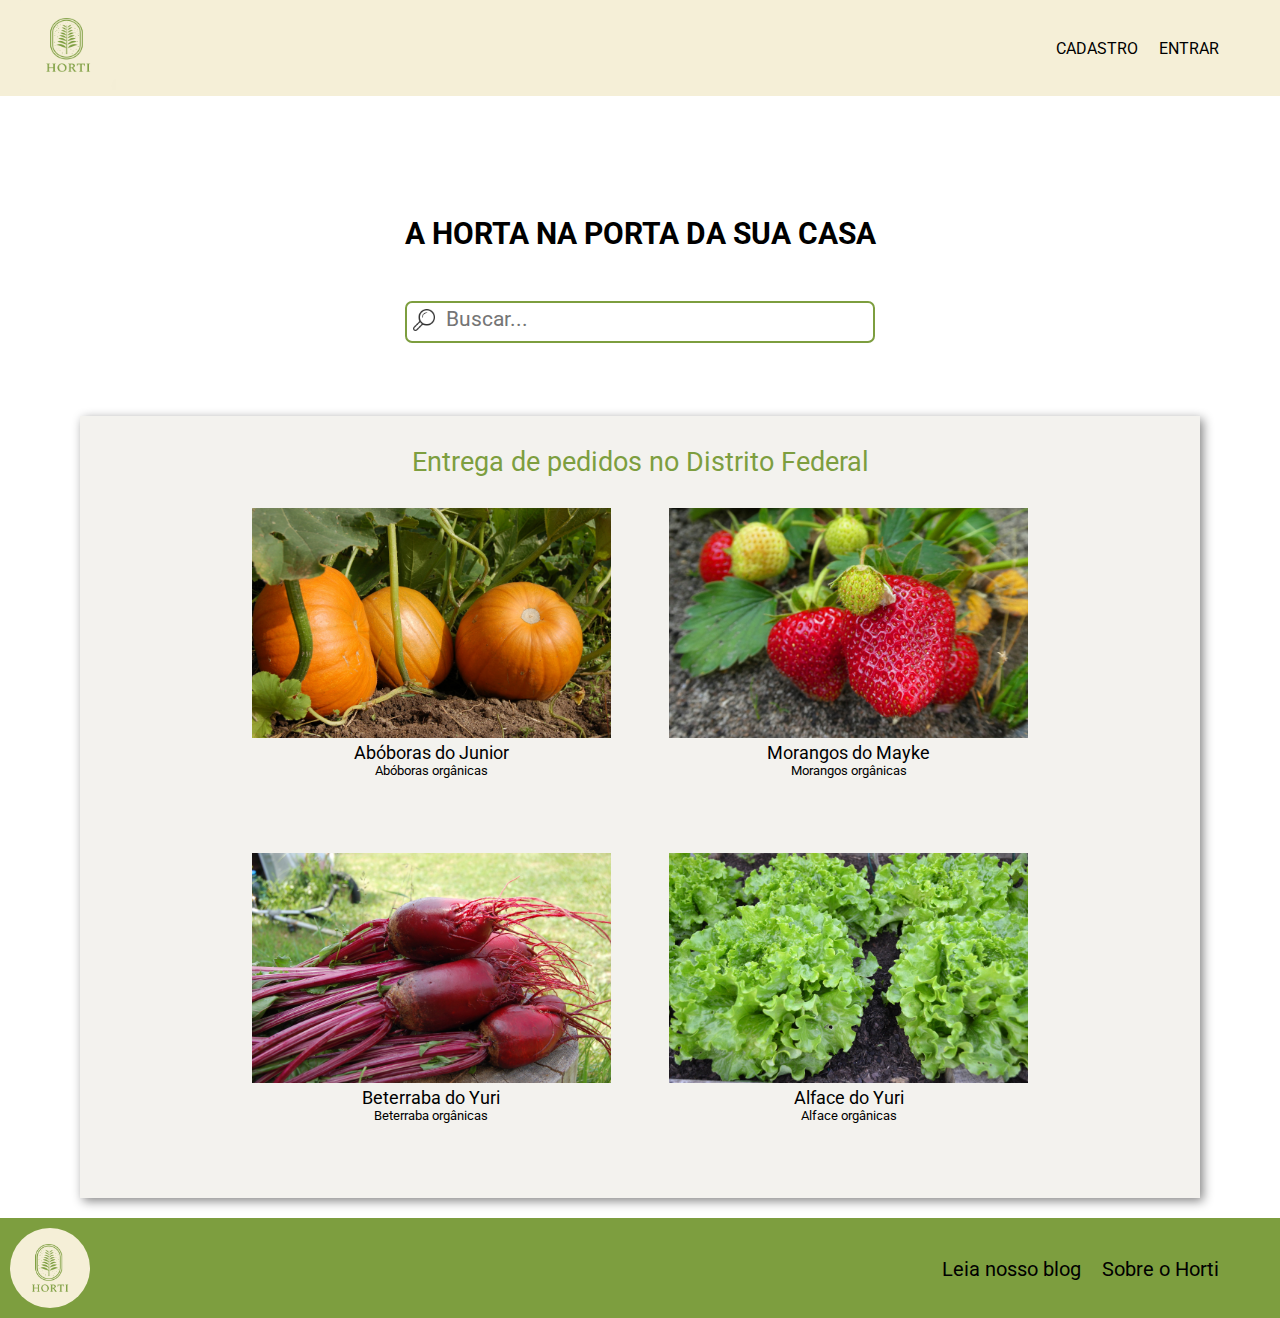
==== index.html @ 8d0c88a0 "Ajustes na tela inicial" ====
<!DOCTYPE html>
<html>

<head>
    <meta charset="utf-8">
    <meta name="viewport" content="width=device-width, initial-scale=1">
    <meta name="description" content="Descrição Aqui">
    <meta name="keywords" content="Horti,HortiFrut,Delivery,Compra,Venda">
    <meta name="author" content="Pyim">
    <link href="https://fonts.googleapis.com/css2?family=Pridi:wght@200;300;400;500;600;700&display=swap" rel="stylesheet">
    <link href="https://fonts.googleapis.com/css2?family=Roboto:ital,wght@0,100;0,300;0,400;0,500;0,700;0,900;1,100;1,300;1,400;1,500;1,700;1,900&display=swap" rel="stylesheet">
    <link rel="icon" href="images/logo.png">
    <link rel="stylesheet" type="text/css" href="css/style.css">
    <link href="https://maxcdn.bootstrapcdn.com/font-awesome/4.7.0/css/font-awesome.min.css" rel="stylesheet" integrity="sha384-Vkoo8x4CGsO3+Hhxv8T/Q5PaXtkKtu6ug5TOeNV6gBiFeWPGFN9MuhOf23Q9Ifjh" crossorigin="anonymous">
    <title> Horti - Delivery de HortiFrut </title>
</head>

<body>
    <header class="headerDesktop">
        <div class="menu">
            <a href="index.html" id="logo">
                <img src="images/logo.png" id="logo">
            </a>
            <ul>
                <li>
                    <a href="login.html">ENTRAR</a>
                </li>
                <li>
                    <a href="cadastro.html">CADASTRO</a>
                </li>
            </ul>
        </div>
    </header>
    <section class="slider">
        <img class="sliderImage" src="images/Frut01.jpg" alt="01.jpg" />
        <img class="sliderImage" src="images/Frut02.jpg" alt="02.jpg" />
        <img class="sliderImage" src="images/Frut03.jpg" alt="03.jpg" />
        <div class="slogan">
            <h1>A HORTA NA PORTA DA SUA CASA</h1>
        </div>
        <div class="divBusca">
            <img src="images/search3.png" alt="Buscar..." id="search" />
            <input type="text" class="txtBusca" placeholder="Buscar..." />
        </div>
    </section>


    <section class="conjuntoDePropaganda">
        <div id="textopropaganda">Entrega de pedidos no Distrito Federal</div>
        <div class="propaganda">
            <ul>
                <li>
                    <a href="abobora.html"><img class="images" src="images/Frut04.jpg" alt="04.jpg" />
                        <div class="textPropaganda">
                            <h3>Abóboras do Junior</h3>
                            <h4>Abóboras orgânicas</h4>
                        </div>
                    </a>
                </li>
                <li>
                    <a href="morango.html"><img class="images" src="images/Frut05.jpg" alt="05.jpg" />
                        <div class="textPropaganda">
                            <h3>Morangos do Mayke</h3>
                            <h4>Morangos orgânicas</h4>
                        </div>
                    </a>
                </li>
                <li>
                    <a href="beterraba.html"><img class="images" src="images/Frut06.jpg" alt="06.jpg" />
                        <div class="textPropaganda">
                            <h3>Beterraba do Yuri</h3>
                            <h4>Beterraba orgânicas</h4>
                        </div>
                    </a>
                </li>
                <li>
                    <a href="alface.html"><img class="images" src="images/Frut0.jpg" alt="06.jpg" />
                        <div class="textPropaganda">
                            <h3>Alface do Yuri</h3>
                            <h4>Alface orgânicas</h4>
                        </div>
                    </a>
                </li>
            </ul>
        </div>
        <div class="lista">
          
        
    </section>

    <footer class="footer">
        <div class="footermenu">
            <a href="index.html" id="footerImage">
                <img src="images/logo.png" id="footerImage">
            </a>
            <ul>
                <li>
                    <a href="#">Sobre o Horti</a>
                </li>
                <li>
                    <a href="#">Leia nosso blog</a>
                </li>
            </ul>
        </div>
    </footer>

</body>

</html>
---- css/style.css ----
* {
    margin: 0;
    padding: 0;
    font-size: 100%;
    /*border: none;    font-family: 'Pridi', serif;*/
    outline: none;
    box-sizing: border-box;
    font-family: 'Roboto', sans-serif;
}

body {
    /*background: rgb(245, 239, 215);*/
}

a {
    text-decoration: none;
    color: rgb(0, 0, 0);
}

ul {
    list-style: none;
}

img {
    max-width: 100%;
}


/* HEADER */

.headerDesktop {
    width: 100%;
    height: 96px;
    background-color: rgb(245, 239, 215);
}

#logo {
    margin-left: 10px;
    margin-right: 10px;
    margin-bottom: 5px;
    margin-top: 0px;
    width: 96px;
    height: 90px;
    float: left;
}

.menu ul {
    padding: 3% 4%;
    margin-bottom: 0px;
}

.menu ul li {
    font-weight: normal;
    margin-top: 0.5px;
    margin-left: 0.5px;
    padding: 0 10px 0 10px;
    float: right;
}

.menu ul li a:hover {
    color: rgb(125, 158, 63);
}

.menu ul li a:visited {
    color: rgb(0, 0, 0);
}


/* SLIDER/PESQUISA */

.slider {
    margin-left: auto;
    margin-bottom: auto;
    margin-right: auto;
    margin-top: 0px;
    width: auto;
    height: 300px;
    position: relative;
    overflow: hidden;
}

.sliderImage {
    position: absolute;
    opacity: 0;
    animation-name: animacao;
    animation-duration: 8s;
    animation-iteration-count: infinite;
}

@keyframes animacao {
    25% {
        opacity: 60%;
        transform: scale(1.1, 1.1);
    }
    50% {
        opacity: 35%;
    }
}

.sliderImage:nth-child(1) {
    animation-delay: 0s;
}

.sliderImage:nth-child(2) {
    animation-delay: 5s;
}

.sliderImage:nth-child(3) {
    animation-delay: 8s;
}

.slogan {
    font-size: 30px;
    font-weight: 900;
    text-align: center;
    margin-top: 120px;
    margin-bottom: 50px;
    margin-left: auto;
    margin-right: auto;
    position: relative;
}

.divBusca {
    margin-left: auto;
    margin-bottom: auto;
    margin-right: auto;
    background-color: #ffffff;
    border: solid 2px rgb(125, 158, 63);
    border-radius: 7px 7px 7px 7px;
    width: 470px;
    height: 42px;
    position: relative;
}

#search {
    margin: 6px;
    width: 22px;
    height: 22px;
    float: left;
}

.txtBusca {
    float: left;
    background-color: transparent;
    padding-left: 5px;
    font-size: 21px;
    border: none;
    height: 32px;
    width: 191px;
}


/* PROPAGANDAS */

#textopropaganda {
    text-align: center;
    font-size: 20pt;
    margin-top: 20px;
    margin-bottom: 20px;
    color: rgb(125, 158, 63);
}

.conjuntoDePropaganda {
    margin-left: 80px;
    margin-right: 80px;
    margin-top: 20px;
    margin-bottom: 20px;
    width: auto;
    box-shadow: 3px 3px 10px rgba(0, 0, 0, 0.486);
    padding: 10px;
    background: rgb(243, 242, 238);
    /* background-color: rgb(231, 0, 0); */
}

.propaganda ul {
    margin-left: 1%;
    margin-right: 1%;
    text-align: center;
    /* background-color: lightcoral; */
}

.propaganda ul li {
    display: inline-table;
    margin-left: 0.2%;
    margin-right: 0.2%;
    /* background-color: rgb(128, 148, 240); */
}

.images {
    padding: 10px 5px 0px 5px;
    width: 369px;
    height: 240px;
    margin-right: 20px;
    margin-left: 20px;
    /* background-color: rgb(154, 240, 128); */
}

.propaganda ul li a div {
    padding: 0px 5px 5px 5px;
    width: auto;
    /* background-color: rgb(235, 196, 23); */
}
.textPropaganda{
    margin-bottom: 60px;
}
.textPropaganda h3 {
    font-size: 18px;
    font-weight: normal;
    color: #000000;
}

.textPropaganda h4 {
    font-size: 13px;
    font-weight: normal;
    color: #000000;
}

.textPropaganda h3:visited {
    color: #000000;
}

.textPropaganda h4:visited {
    color: #000000;
}

.textPropaganda h3:hover {
    color: rgb(125, 158, 63);
}

.textPropaganda h4:hover {
    color: rgb(125, 158, 63);
}

.lista p3 {
    text-align: center;
    font-size: 20px;
    margin-top: 20px;
    margin-bottom: 20px;
    color: rgb(125, 158, 63);
}

.espaco {
    margin: 500px;
}

.hrMain {
    margin: 30px 10px 10px 10px;
    border-top: 1px dotted rgb(0, 0, 0, 0.486);
}


/* footer */

.footer {
    background-color: rgb(125, 158, 63);
    width: 100%;
    height: 100px;
}

#footerImage img {
    border-radius: 50px;
    padding: 10px 10px 10px 10px;
    width: 100px;
    height: 100px;
    float: left;
   
}

.footer ul {
    padding: 3% 4%;
}

.footer ul li {
    color: rgb(0, 0, 0);
    font-weight: normal;
    font-size: 20px;
    margin-top: 0.5px;
    margin-left: 0.5px;
    padding: 0 10px 0 10px;
    float: right;
}

.footer ul li a:hover {
    color: rgb(255, 255, 255);
}

.footer ul li a:visited {
    color: #000000;
}

/* CSS do Cadastro e Login*/

/* CSS do Castdastro e Login*/

#cadastro h1 {
    text-align: center;
    font-size: 20pt;
    margin-top: 20px;
    margin-bottom: 20px;
    color: rgb(125, 158, 63);
}

#login h1 {
    text-align: center;
    font-size: 20pt;
    margin-top: 20px;
    margin-bottom: 20px;
    color: rgb(125, 158, 63);
}

section.formulario {
    margin-left: auto;
    margin-right: auto;
    margin-top: 30px;
    width: 500px;
    padding: 1em;
    border: 1px solid #ccc;
    border-radius: 1em;
    box-shadow: 1px 1px 3px rgba(0, 0, 0, 0.486);
}

section.formulario label {
    display: inline-block;
    width: 90px;
    text-align: right;
}

section.formulario input {
    font: 1em sans-serif;
    width: 300px;
    -moz-box-sizing: border-box;
    box-sizing: border-box;
}

section.formulario input:focus {
    border-color: #000;
}

section.formulario form div+div {
    margin-top: 1em;
}

section.formulario button {
    margin-left: .5em;
}

section.formulario .button {
    padding-left: 90px;
}

/*Css da pagina de produtos*/

section.infoprodutos{

    margin-left: auto;
    margin-right: auto;
    margin-top: 20px;
    margin-bottom: 100px;
    width: 800px;
   
    box-shadow: 3px 3px 10px rgba(0, 0, 0, 0.486);
    padding: 10px;
    background: rgb(243, 242, 238);
}

section.infoprodutos h1{
    text-align: center;
    font-size: 20pt;
    margin-top: 20px;
    margin-bottom: 20px;
    color: rgb(125, 158, 63);
}

div.imagemprod{
    width: 600px;
    margin-left: auto;
    margin-right: auto;
    
}
section.infoprodutos p{
    text-align: center;
    font-size: 12pt;
    margin-top: 30px;
}
div.botaofazerpedido{
    
    margin-top: 50px;
    margin-left: 670px;
    padding: 3px;
    
   
    
}

div.botaofazerpedido button{
    width: 100px;
    height: 20px;
    font-size: 10pt;
}
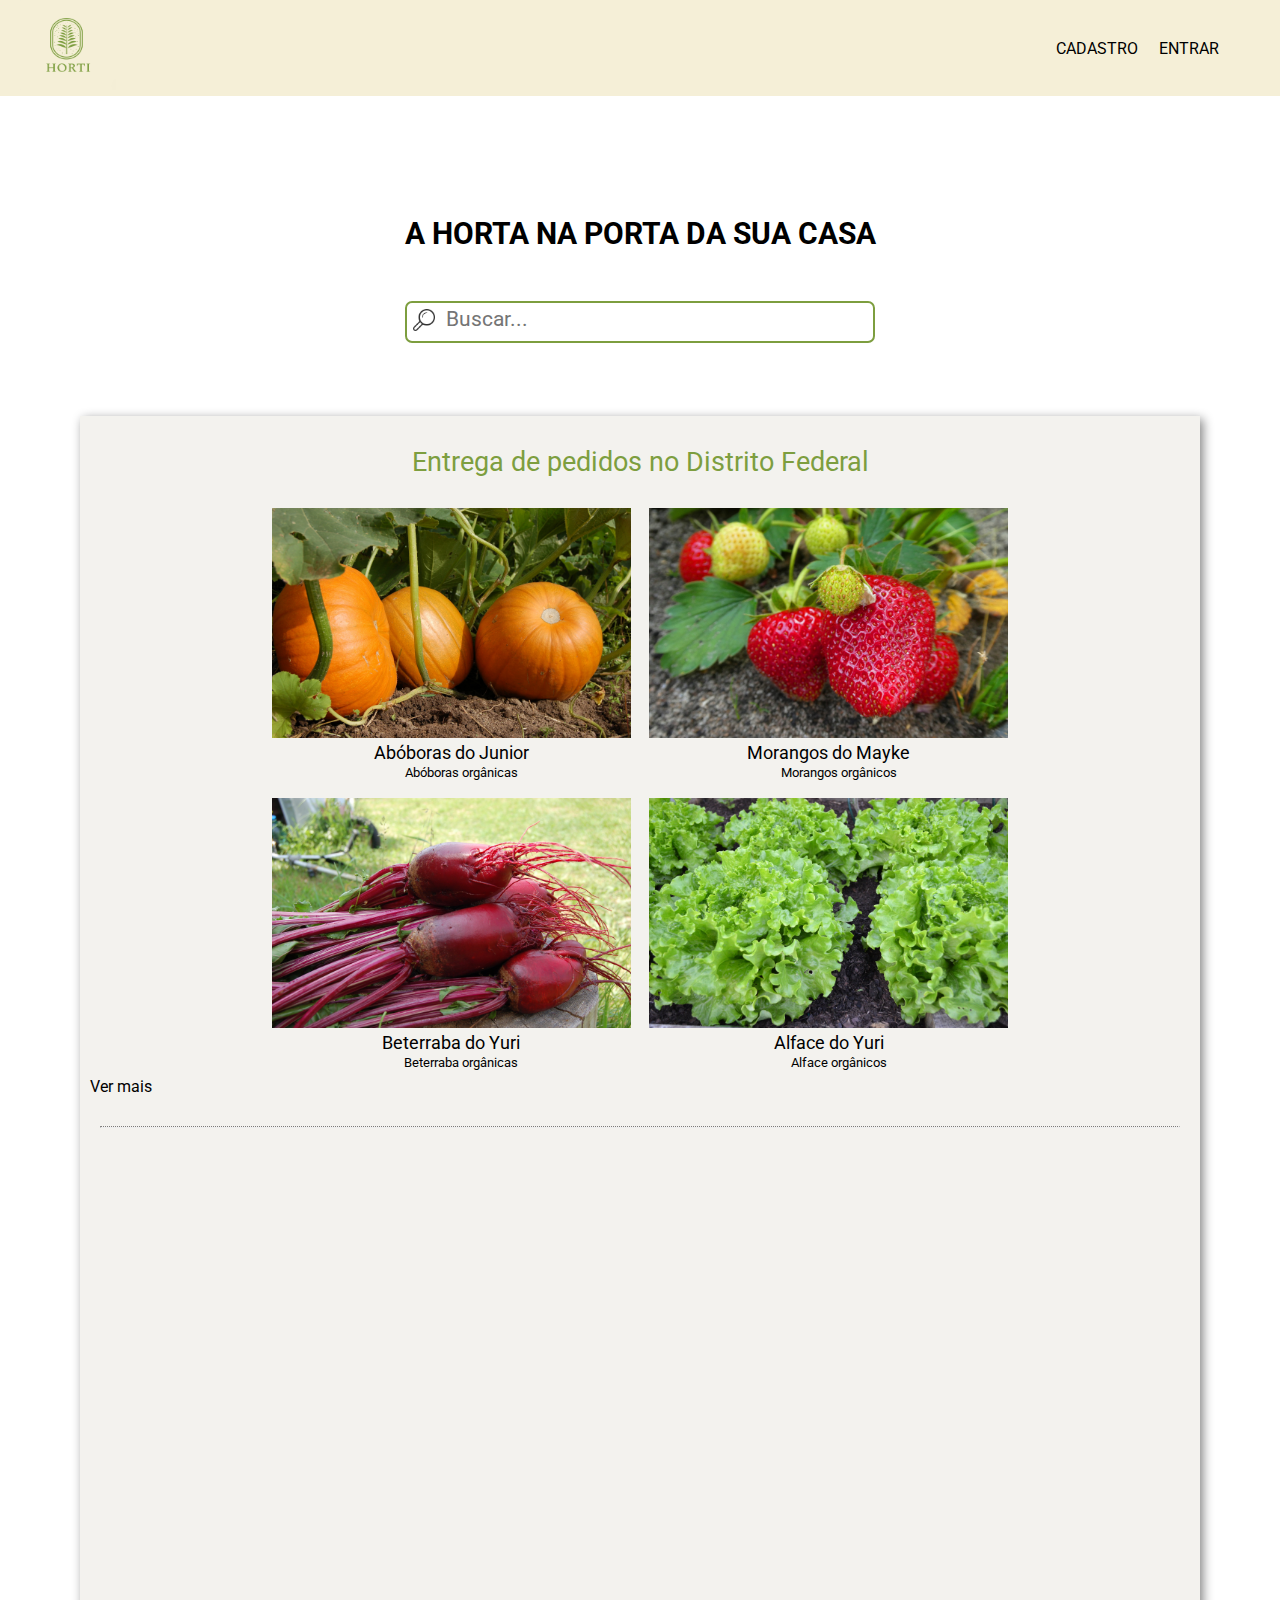
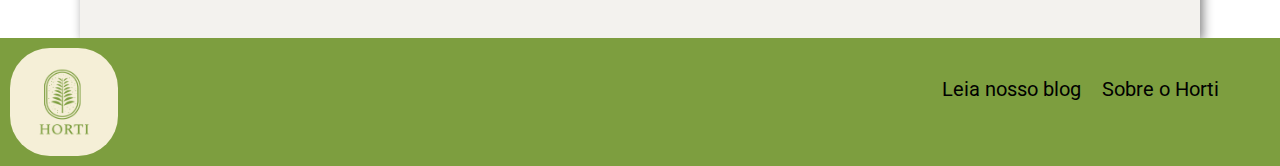
==== commit 43c71eab: "" ====
--- a/index.html
+++ b/index.html
@@ -43,8 +43,6 @@
             <input type="text" class="txtBusca" placeholder="Buscar..." />
         </div>
     </section>
-
-
     <section class="conjuntoDePropaganda">
         <div id="textopropaganda">Entrega de pedidos no Distrito Federal</div>
         <div class="propaganda">
@@ -61,7 +59,7 @@
                     <a href="morango.html"><img class="images" src="images/Frut05.jpg" alt="05.jpg" />
                         <div class="textPropaganda">
                             <h3>Morangos do Mayke</h3>
-                            <h4>Morangos orgânicas</h4>
+                            <h4>Morangos orgânicos</h4>
                         </div>
                     </a>
                 </li>
@@ -77,17 +75,23 @@
                     <a href="alface.html"><img class="images" src="images/Frut0.jpg" alt="06.jpg" />
                         <div class="textPropaganda">
                             <h3>Alface do Yuri</h3>
-                            <h4>Alface orgânicas</h4>
+                            <h4>Alface orgânicos</h4>
                         </div>
                     </a>
                 </li>
             </ul>
         </div>
         <div class="lista">
-          
-        
+            <p>Ver mais</p>
+        </div>
+        <hr class="hrMain">
+
+
+        <!-- em brancooooooooooo -->
+        <div class="espaco">
+
+        </div>
     </section>
-
     <footer class="footer">
         <div class="footermenu">
             <a href="index.html" id="footerImage">
--- a/css/style.css
+++ b/css/style.css
@@ -164,7 +164,6 @@
     margin-left: 80px;
     margin-right: 80px;
     margin-top: 20px;
-    margin-bottom: 20px;
     width: auto;
     box-shadow: 3px 3px 10px rgba(0, 0, 0, 0.486);
     padding: 10px;
@@ -190,8 +189,6 @@
     padding: 10px 5px 0px 5px;
     width: 369px;
     height: 240px;
-    margin-right: 20px;
-    margin-left: 20px;
     /* background-color: rgb(154, 240, 128); */
 }
 
@@ -200,9 +197,7 @@
     width: auto;
     /* background-color: rgb(235, 196, 23); */
 }
-.textPropaganda{
-    margin-bottom: 60px;
-}
+
 .textPropaganda h3 {
     font-size: 18px;
     font-weight: normal;
@@ -254,16 +249,15 @@
 .footer {
     background-color: rgb(125, 158, 63);
     width: 100%;
-    height: 100px;
+    height: 128px;
 }
 
 #footerImage img {
     border-radius: 50px;
     padding: 10px 10px 10px 10px;
-    width: 100px;
-    height: 100px;
-    float: left;
-   
+    width: 128px;
+    height: 128px;
+    float: left;
 }
 
 .footer ul {
@@ -288,7 +282,9 @@
     color: #000000;
 }
 
+
 /* CSS do Cadastro e Login*/
+
 
 /* CSS do Castdastro e Login*/
 
@@ -348,53 +344,106 @@
     padding-left: 90px;
 }
 
+
 /*Css da pagina de produtos*/
 
-section.infoprodutos{
-
-    margin-left: auto;
-    margin-right: auto;
-    margin-top: 20px;
-    margin-bottom: 100px;
-    width: 800px;
-   
-    box-shadow: 3px 3px 10px rgba(0, 0, 0, 0.486);
-    padding: 10px;
-    background: rgb(243, 242, 238);
-}
-
-section.infoprodutos h1{
-    text-align: center;
-    font-size: 20pt;
-    margin-top: 20px;
-    margin-bottom: 20px;
-    color: rgb(125, 158, 63);
-}
-
-div.imagemprod{
+.Cabecalhoprodutos {
+    margin-bottom: 20px;
+    width: auto;
+    height: 300px;
+    position: relative;
+    overflow: hidden;
+}
+
+.Cabecalhoprodutos img {
+    margin-top: -200px;
+}
+
+.imagemprod {
     width: 600px;
     margin-left: auto;
     margin-right: auto;
-    
-}
-section.infoprodutos p{
-    text-align: center;
-    font-size: 12pt;
-    margin-top: 30px;
-}
-div.botaofazerpedido{
-    
-    margin-top: 50px;
-    margin-left: 670px;
-    padding: 3px;
-    
-   
-    
-}
-
-div.botaofazerpedido button{
-    width: 100px;
-    height: 20px;
+}
+
+.loja {
+    padding: 3% 20% 3% 0%;
+    position: relative;
+    background-color: #ffffff;
+    box-shadow: rgb(0, 0, 0) 0px 0px 20px;
+    float: left;
+    margin-top: 20px;
+}
+
+.loja h3,
+h4 {
+    padding-left: 20px;
+    line-height: 1.5;
+}
+
+.loja h3 {
+    letter-spacing: 2px;
+    font-size: 26px;
+}
+
+.loja h4 {
+    letter-spacing: 1px;
+    font-size: 14px;
+    font-weight: 500;
+}
+
+.produto {
+    margin-left: 10px;
+    margin-right: 10px;
+    margin-bottom: 0px;
+    margin-top: 0px;
+    width: 250px;
+    height: auto;
+    float: left;
+}
+
+.infoprodutos {
+    margin-left: 10%;
+    margin-right: 10%;
+}
+
+.descricaoProduto {
+    text-align: justify;
+    text-justify: inter-word;
+}
+
+.descricaoProduto p {
+    font-weight: 300;
+    font-size: 14px;
+    line-height: 1.5;
+}
+
+.descricaoProduto h3 {
+    margin-left: 0;
+    margin-bottom: 5px;
+    font-weight: 600;
+}
+
+.botaofazerpedido {
+    margin-top: 20px;
+    margin-bottom: 20px;
+    display: flex;
+    align-items: center;
+    justify-content: center;
+}
+
+.botaofazerpedido button {
+    border-radius: 40px;
+    padding: 10px 10px 10px 10px;
+    width: 150px;
+    height: 75px;
     font-size: 10pt;
-}
-
+    background-color: rgb(125, 158, 63);
+    border: none;
+    color: white;
+    text-align: center;
+    text-decoration: none;
+    display: inline-block;
+    font-size: 16px;
+    margin: 4px 2px;
+    cursor: pointer;
+}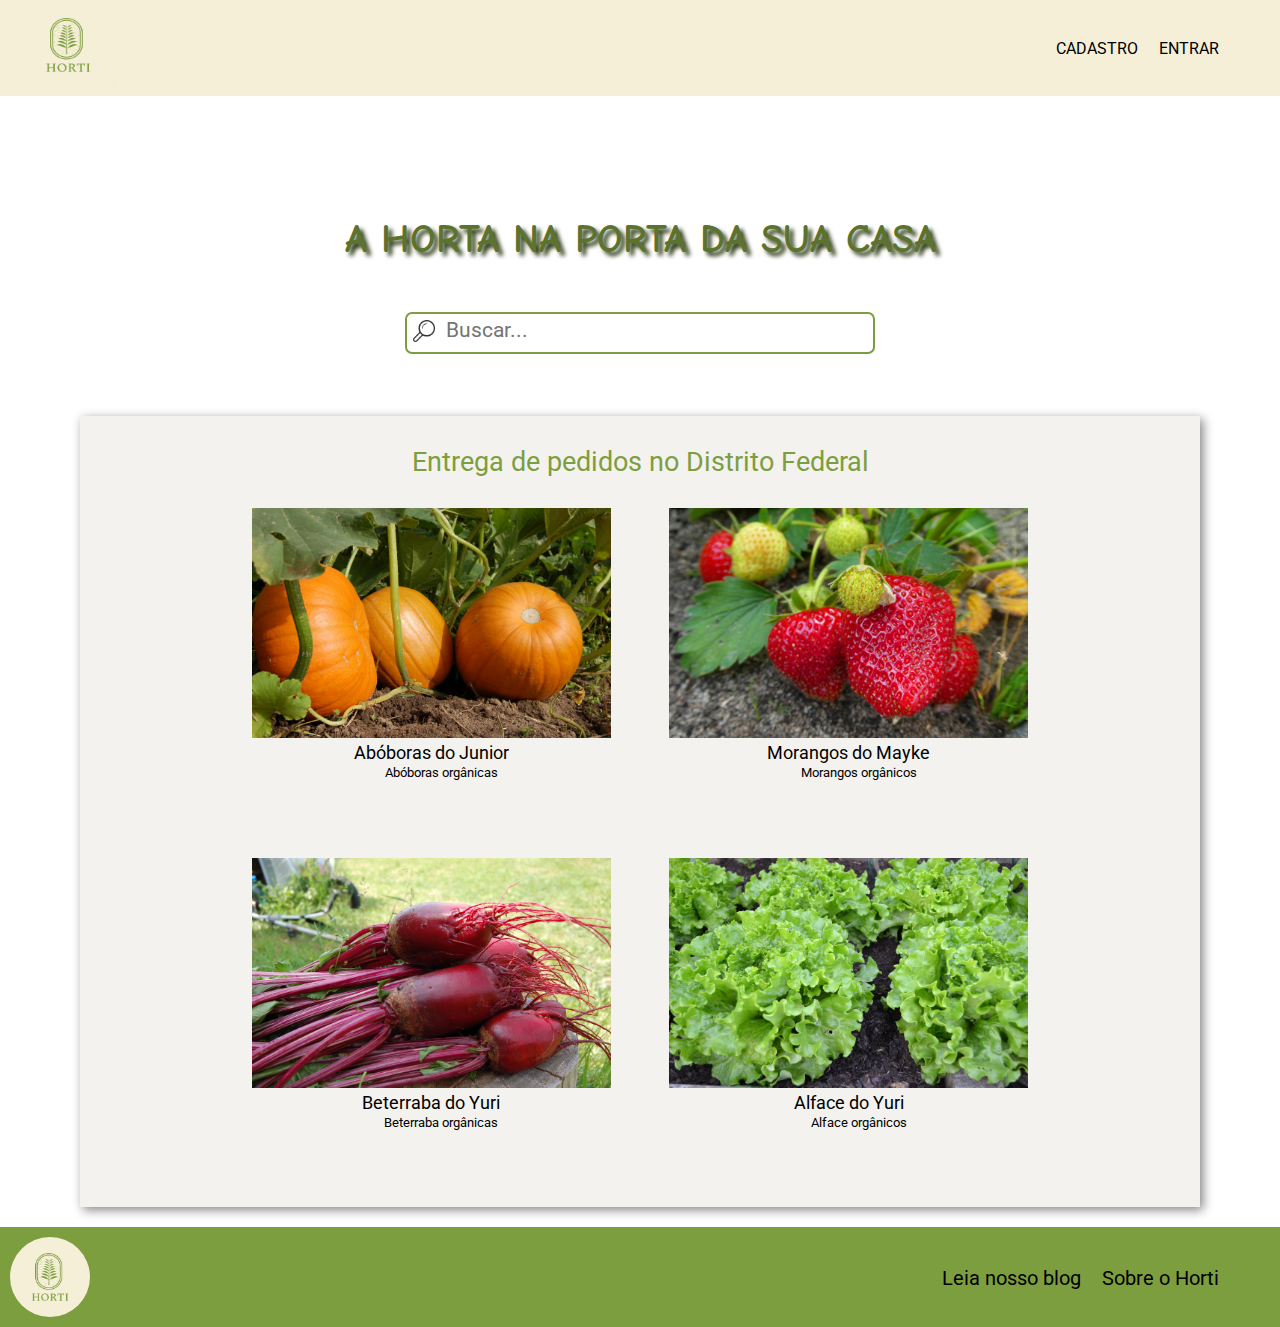
==== commit b0b6133b: "Merge branch 'alternative'" ====
--- a/index.html
+++ b/index.html
@@ -82,15 +82,8 @@
             </ul>
         </div>
         <div class="lista">
-            <p>Ver mais</p>
-        </div>
-        <hr class="hrMain">
-
-
-        <!-- em brancooooooooooo -->
-        <div class="espaco">
-
-        </div>
+          
+        
     </section>
     <footer class="footer">
         <div class="footermenu">
--- a/css/style.css
+++ b/css/style.css
@@ -1,3 +1,5 @@
+@import url('https://fonts.googleapis.com/css?family=Comic+Neue:700&display=swap');
+
 * {
     margin: 0;
     padding: 0;
@@ -77,6 +79,12 @@
     height: 300px;
     position: relative;
     overflow: hidden;
+}
+.slider h1{
+    font-family: 'Comic Neue', cursive;
+    color: rgb(92, 114, 47);
+    text-shadow: 0.1em 0.1em 0.1em rgb(34, 47, 6);
+    font-size: 30pt;
 }
 
 .sliderImage {
@@ -164,6 +172,7 @@
     margin-left: 80px;
     margin-right: 80px;
     margin-top: 20px;
+    margin-bottom: 20px;
     width: auto;
     box-shadow: 3px 3px 10px rgba(0, 0, 0, 0.486);
     padding: 10px;
@@ -189,6 +198,8 @@
     padding: 10px 5px 0px 5px;
     width: 369px;
     height: 240px;
+    margin-right: 20px;
+    margin-left: 20px;
     /* background-color: rgb(154, 240, 128); */
 }
 
@@ -197,7 +208,9 @@
     width: auto;
     /* background-color: rgb(235, 196, 23); */
 }
-
+.textPropaganda{
+    margin-bottom: 60px;
+}
 .textPropaganda h3 {
     font-size: 18px;
     font-weight: normal;
@@ -249,15 +262,16 @@
 .footer {
     background-color: rgb(125, 158, 63);
     width: 100%;
-    height: 128px;
+    height: 100px;
 }
 
 #footerImage img {
     border-radius: 50px;
     padding: 10px 10px 10px 10px;
-    width: 128px;
-    height: 128px;
-    float: left;
+    width: 100px;
+    height: 100px;
+    float: left;
+   
 }
 
 .footer ul {
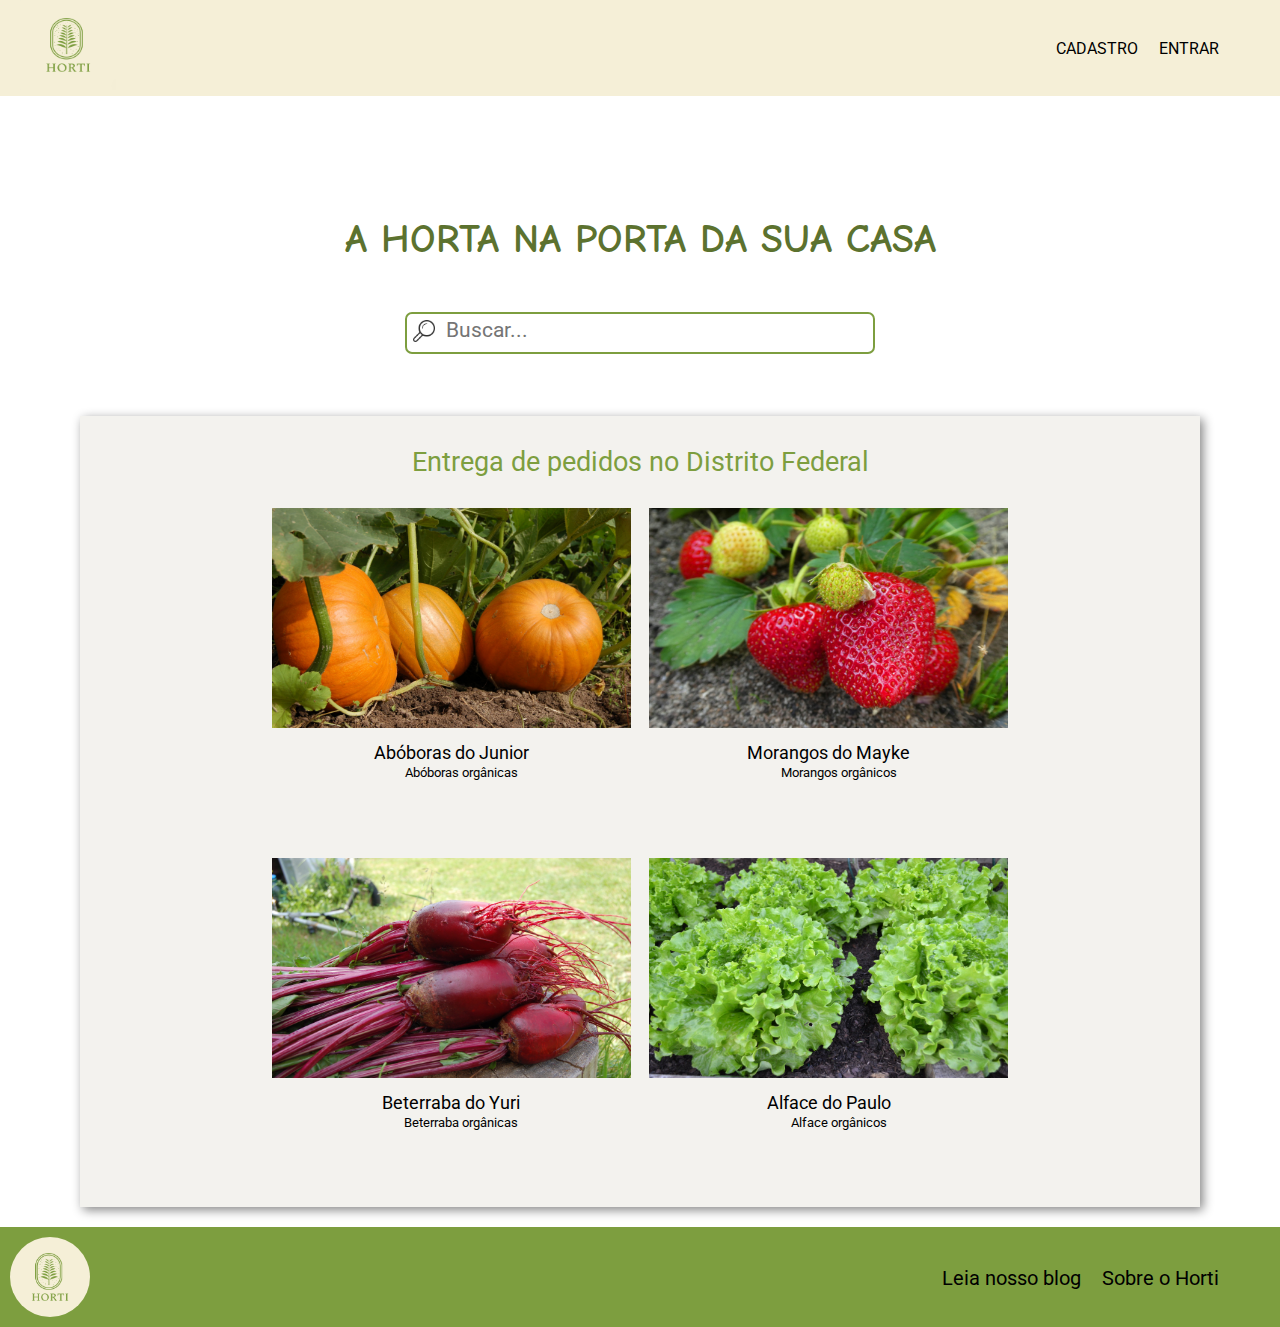
==== commit ac69dc25: "Cadastro e login buttons, ajuste pagina inicial" ====
--- a/index.html
+++ b/index.html
@@ -74,7 +74,7 @@
                 <li>
                     <a href="alface.html"><img class="images" src="images/Frut0.jpg" alt="06.jpg" />
                         <div class="textPropaganda">
-                            <h3>Alface do Yuri</h3>
+                            <h3>Alface do Paulo</h3>
                             <h4>Alface orgânicos</h4>
                         </div>
                     </a>
@@ -82,8 +82,8 @@
             </ul>
         </div>
         <div class="lista">
-          
-        
+
+
     </section>
     <footer class="footer">
         <div class="footermenu">
--- a/css/style.css
+++ b/css/style.css
@@ -1,5 +1,4 @@
 @import url('https://fonts.googleapis.com/css?family=Comic+Neue:700&display=swap');
-
 * {
     margin: 0;
     padding: 0;
@@ -80,10 +79,11 @@
     position: relative;
     overflow: hidden;
 }
-.slider h1{
+
+.slider h1 {
     font-family: 'Comic Neue', cursive;
     color: rgb(92, 114, 47);
-    text-shadow: 0.1em 0.1em 0.1em rgb(34, 47, 6);
+    text-shadow: 0.1em 0.1em 0.1em rgba(255, 255, 255, 0.664);
     font-size: 30pt;
 }
 
@@ -195,11 +195,9 @@
 }
 
 .images {
-    padding: 10px 5px 0px 5px;
+    padding: 10px 5px 10px 5px;
     width: 369px;
     height: 240px;
-    margin-right: 20px;
-    margin-left: 20px;
     /* background-color: rgb(154, 240, 128); */
 }
 
@@ -208,9 +206,11 @@
     width: auto;
     /* background-color: rgb(235, 196, 23); */
 }
-.textPropaganda{
+
+.textPropaganda {
     margin-bottom: 60px;
 }
+
 .textPropaganda h3 {
     font-size: 18px;
     font-weight: normal;
@@ -271,7 +271,6 @@
     width: 100px;
     height: 100px;
     float: left;
-   
 }
 
 .footer ul {
@@ -297,20 +296,9 @@
 }
 
 
-/* CSS do Cadastro e Login*/
-
-
 /* CSS do Castdastro e Login*/
 
-#cadastro h1 {
-    text-align: center;
-    font-size: 20pt;
-    margin-top: 20px;
-    margin-bottom: 20px;
-    color: rgb(125, 158, 63);
-}
-
-#login h1 {
+#cadastrologin h1 {
     text-align: center;
     font-size: 20pt;
     margin-top: 20px;
@@ -324,7 +312,7 @@
     margin-top: 30px;
     width: 500px;
     padding: 1em;
-    border: 1px solid #ccc;
+    border: 2px solid rgb(125, 158, 63);
     border-radius: 1em;
     box-shadow: 1px 1px 3px rgba(0, 0, 0, 0.486);
 }
@@ -351,11 +339,23 @@
 }
 
 section.formulario button {
-    margin-left: .5em;
+    border-radius: 10px;
+    padding: 10px 10px 10px 10px;
+    width: 100px;
+    height: 50px;
+    font-size: 10pt;
+    background-color: rgb(125, 158, 63);
+    border: none;
+    color: white;
+    text-decoration: none;
+    display: inline-block;
+    font-size: 16px;
+    margin: 4px 2px;
+    cursor: pointer;
 }
 
 section.formulario .button {
-    padding-left: 90px;
+    text-align: center;
 }
 
 
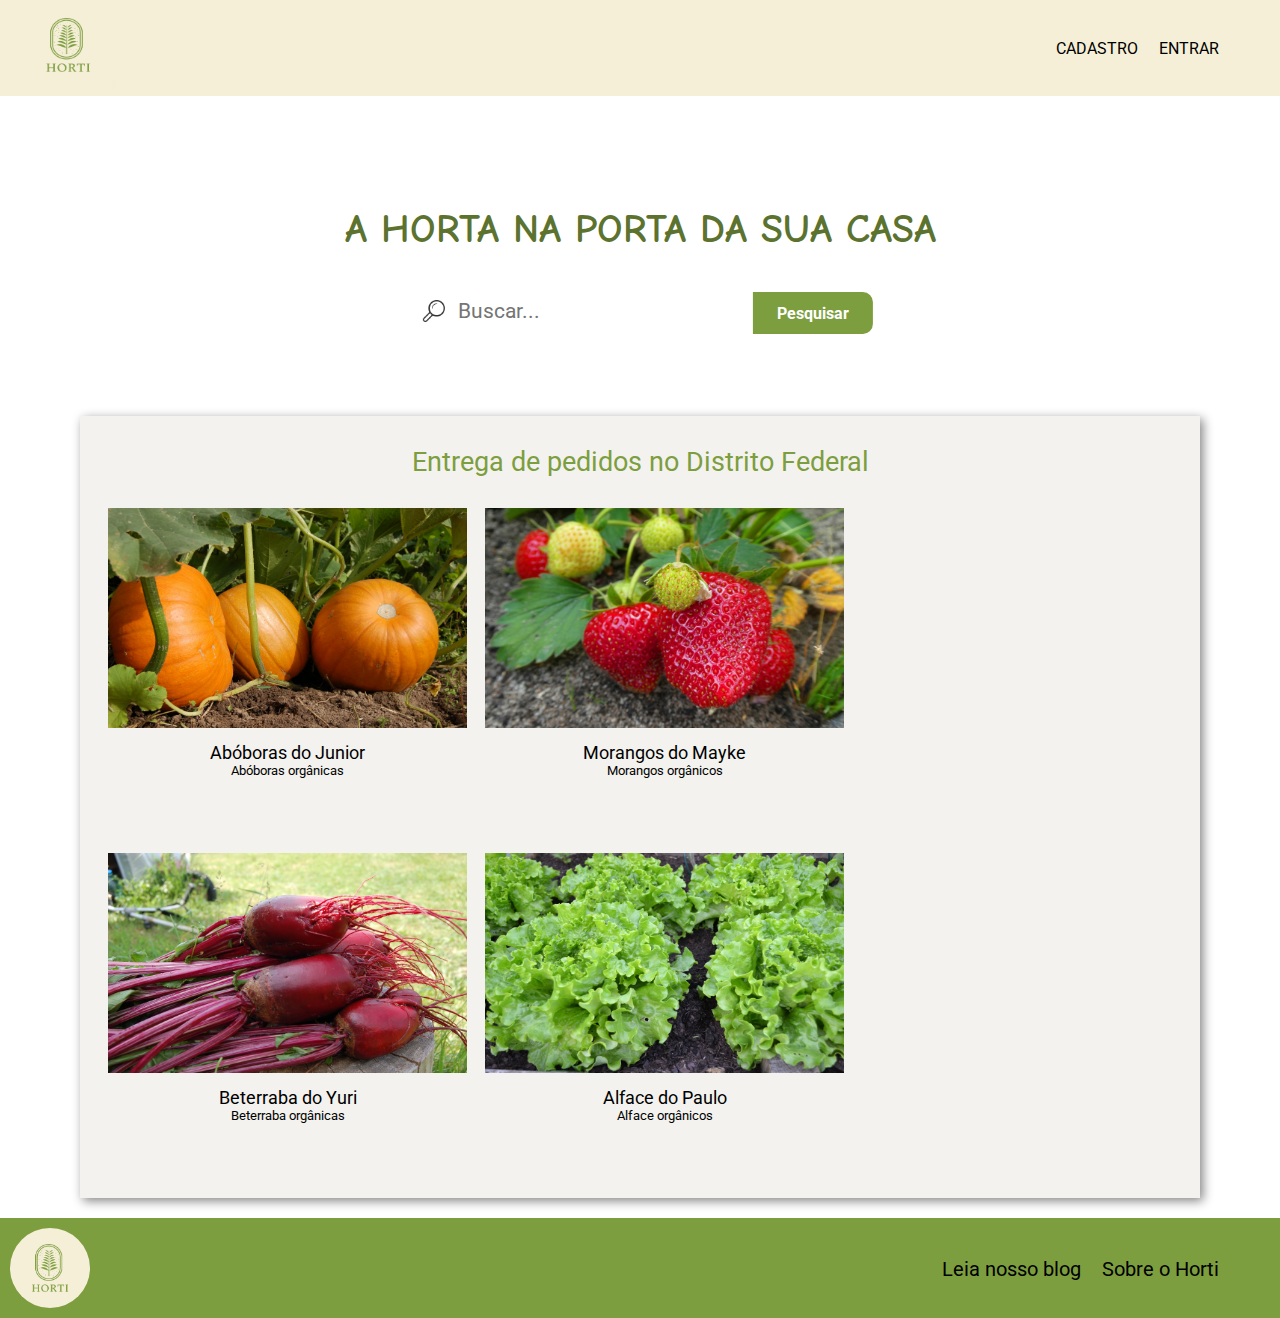
==== commit e673a15c: "Ajustes" ====
--- a/index.html
+++ b/index.html
@@ -38,47 +38,93 @@
         <div class="slogan">
             <h1>A HORTA NA PORTA DA SUA CASA</h1>
         </div>
-        <div class="divBusca">
-            <img src="images/search3.png" alt="Buscar..." id="search" />
-            <input type="text" class="txtBusca" placeholder="Buscar..." />
-        </div>
+        <section class="busca">
+            <div class="divBusca">
+                <img src="images/search3.png" alt="Buscar..." id="search" />
+                <input type="search" class="txtBusca" name="busca" placeholder="Buscar..." list="historico" required/>
+                <input type="submit" name="enviar" value="Pesquisar" class="btnBusca">
+                <datalist id="historico">
+            <option value="Morango"></option>
+            <option value="Abóboras"></option>
+            <option value="Beterraba"></option>
+            <option value="Alface"></option>
+        </datalist>
+            </div>
+        </section>
+
     </section>
     <section class="conjuntoDePropaganda">
         <div id="textopropaganda">Entrega de pedidos no Distrito Federal</div>
         <div class="propaganda">
             <ul>
                 <li>
-                    <a href="abobora.html"><img class="images" src="images/Frut04.jpg" alt="04.jpg" />
-                        <div class="textPropaganda">
-                            <h3>Abóboras do Junior</h3>
-                            <h4>Abóboras orgânicas</h4>
-                        </div>
-                    </a>
+                    <figure class="foto_legenda">
+                        <a href="abobora.html">
+                            <img src="images/Frut04.jpg" alt="04.jpg" />
+                            <div class="textPropaganda">
+                                <h3>Abóboras do Junior</h3>
+                                <h4>Abóboras orgânicas</h4>
+                            </div>
+                            <figcaption>
+                                <h3>Abóboras do Junior</h3>
+                                <p>Hortaliça que faz parte da família das Curcubataceas, as abóboras são um grupo diversificado em tipos e propriedades. Elas são ricas em carotenoides, que são os pigmentos que lhe conferem a cor laranja e tem alto poder
+                                    antioxidante.
+                                </p>
+                            </figcaption>
+                        </a>
+                    </figure>
                 </li>
                 <li>
-                    <a href="morango.html"><img class="images" src="images/Frut05.jpg" alt="05.jpg" />
-                        <div class="textPropaganda">
-                            <h3>Morangos do Mayke</h3>
-                            <h4>Morangos orgânicos</h4>
-                        </div>
-                    </a>
+                    <figure class="foto_legenda">
+                        <a href="morango.html">
+                            <img src="images/Frut05.jpg" alt="05.jpg" />
+                            <div class="textPropaganda">
+                                <h3>Morangos do Mayke</h3>
+                                <h4>Morangos orgânicos</h4>
+                            </div>
+                            <figcaption>
+                                <h3>Morangos do Mayke</h3>
+                                <p>Da família da Rosaceae , por ter coloração vermelha, a fruta entra no grupo de alimentos funcionais que contêm antocianina.
+                                </p>
+                            </figcaption>
+                        </a>
+                    </figure>
                 </li>
                 <li>
-                    <a href="beterraba.html"><img class="images" src="images/Frut06.jpg" alt="06.jpg" />
-                        <div class="textPropaganda">
-                            <h3>Beterraba do Yuri</h3>
-                            <h4>Beterraba orgânicas</h4>
-                        </div>
-                    </a>
+                    <figure class="foto_legenda">
+                        <a href="beterraba.html">
+                            <img src="images/Frut06.jpg" alt="06.jpg" />
+                            <div class="textPropaganda">
+                                <h3>Beterraba do Yuri</h3>
+                                <h4>Beterraba orgânicas</h4>
+                            </div>
+                            <figcaption>
+                                <h3>Beterraba do Yuri</h3>
+                                <p>
+                                    Da família das Quenopodiáceas a beterraba é rica em açúcares. Destaca-se como uma das hortaliças mais ricas em ferro, tanto na raiz quanto nas folhas.
+                                </p>
+                            </figcaption>
+                        </a>
+                    </figure>
                 </li>
                 <li>
-                    <a href="alface.html"><img class="images" src="images/Frut0.jpg" alt="06.jpg" />
-                        <div class="textPropaganda">
-                            <h3>Alface do Paulo</h3>
-                            <h4>Alface orgânicos</h4>
-                        </div>
-                    </a>
+                    <figure class="foto_legenda">
+                        <a href="alface.html">
+                            <img src="images/Frut0.jpg" alt="06.jpg" />
+                            <div class="textPropaganda">
+                                <h3>Alface do Paulo</h3>
+                                <h4>Alface orgânicos</h4>
+                            </div>
+                            <figcaption class="foto_legenda">
+                                <h3>Alface do Paulo</h3>
+                                <p>
+                                    Da família das Quenopodiáceas a beterraba é rica em açúcares. Destaca-se como uma das hortaliças mais ricas em ferro, tanto na raiz quanto nas folhas.
+                                </p>
+                            </figcaption>
+                        </a>
+                    </figure>
                 </li>
+
             </ul>
         </div>
         <div class="lista">
--- a/css/style.css
+++ b/css/style.css
@@ -121,40 +121,67 @@
     font-size: 30px;
     font-weight: 900;
     text-align: center;
-    margin-top: 120px;
-    margin-bottom: 50px;
+    margin-top: 110px;
+    margin-bottom: 40px;
     margin-left: auto;
     margin-right: auto;
     position: relative;
 }
 
+.busca {
+    left: 45%;
+    position: absolute;
+    transform: translateX(-45%);
+}
+
 .divBusca {
-    margin-left: auto;
-    margin-bottom: auto;
-    margin-right: auto;
+    width: auto;
+    height: auto;
+    min-height: 42px;
+    min-width: 358px;
     background-color: #ffffff;
-    border: solid 2px rgb(125, 158, 63);
-    border-radius: 7px 7px 7px 7px;
-    width: 470px;
-    height: 42px;
-    position: relative;
+    border-radius: 10px 0px 0px 10px;
+}
+
+
+/* margin-left: 30%;
+margin-right: auto;
+text-align: center; */
+
+.btnBusca {
+    width: auto;
+    height: auto;
+    min-width: 120px;
+    min-height: 42px;
+    border-radius: 0px 10px 10px 0px;
+    background: rgb(125, 158, 63);
+    font-size: 16px;
+    cursor: pointer;
+    font-weight: bold;
+    color: #FFF;
+    border: none;
+    position: absolute;
+}
+
+.btnBusca:hover {
+    background: rgb(125, 158, 0);
 }
 
 #search {
-    margin: 6px;
+    margin: 8px;
     width: 22px;
     height: 22px;
     float: left;
 }
 
 .txtBusca {
-    float: left;
     background-color: transparent;
     padding-left: 5px;
+    margin-top: 2.5px;
     font-size: 21px;
     border: none;
     height: 32px;
-    width: 191px;
+    width: 300px;
 }
 
 
@@ -183,31 +210,57 @@
 .propaganda ul {
     margin-left: 1%;
     margin-right: 1%;
-    text-align: center;
     /* background-color: lightcoral; */
 }
 
 .propaganda ul li {
+    text-align: center;
     display: inline-table;
     margin-left: 0.2%;
     margin-right: 0.2%;
+    max-width: 369px;
+    max-height: 364px;
     /* background-color: rgb(128, 148, 240); */
 }
 
-.images {
+figure.foto_legenda {
+    position: relative;
+}
+
+figure.foto_legenda img {
     padding: 10px 5px 10px 5px;
     width: 369px;
     height: 240px;
-    /* background-color: rgb(154, 240, 128); */
-}
-
-.propaganda ul li a div {
+    /* background-color: indigo; */
+}
+
+figure.foto_legenda figcaption {
+    opacity: 0%;
+    position: absolute;
+    top: 10px;
+    background-color: rgba(192, 192, 192, 0.5);
+    color: rgb(0, 0, 0);
+    width: 100%;
+    height: 100%;
+    padding: 10px;
+    box-sizing: border-box;
+    transition: 1s;
+    /* background-color: lawngreen; */
+}
+
+figure.foto_legenda:hover figcaption {
+    opacity: 1;
+}
+
+figure.foto_legenda figcaption p {
+    text-align: justify;
+    text-justify: inter-word;
+}
+
+.textPropaganda {
     padding: 0px 5px 5px 5px;
     width: auto;
     /* background-color: rgb(235, 196, 23); */
-}
-
-.textPropaganda {
     margin-bottom: 60px;
 }
 
@@ -229,14 +282,6 @@
 
 .textPropaganda h4:visited {
     color: #000000;
-}
-
-.textPropaganda h3:hover {
-    color: rgb(125, 158, 63);
-}
-
-.textPropaganda h4:hover {
-    color: rgb(125, 158, 63);
 }
 
 .lista p3 {
@@ -388,18 +433,16 @@
     margin-top: 20px;
 }
 
-.loja h3,
-h4 {
+.loja h3 {
     padding-left: 20px;
     line-height: 1.5;
-}
-
-.loja h3 {
     letter-spacing: 2px;
     font-size: 26px;
 }
 
 .loja h4 {
+    padding-left: 20px;
+    line-height: 1.5;
     letter-spacing: 1px;
     font-size: 14px;
     font-weight: 500;
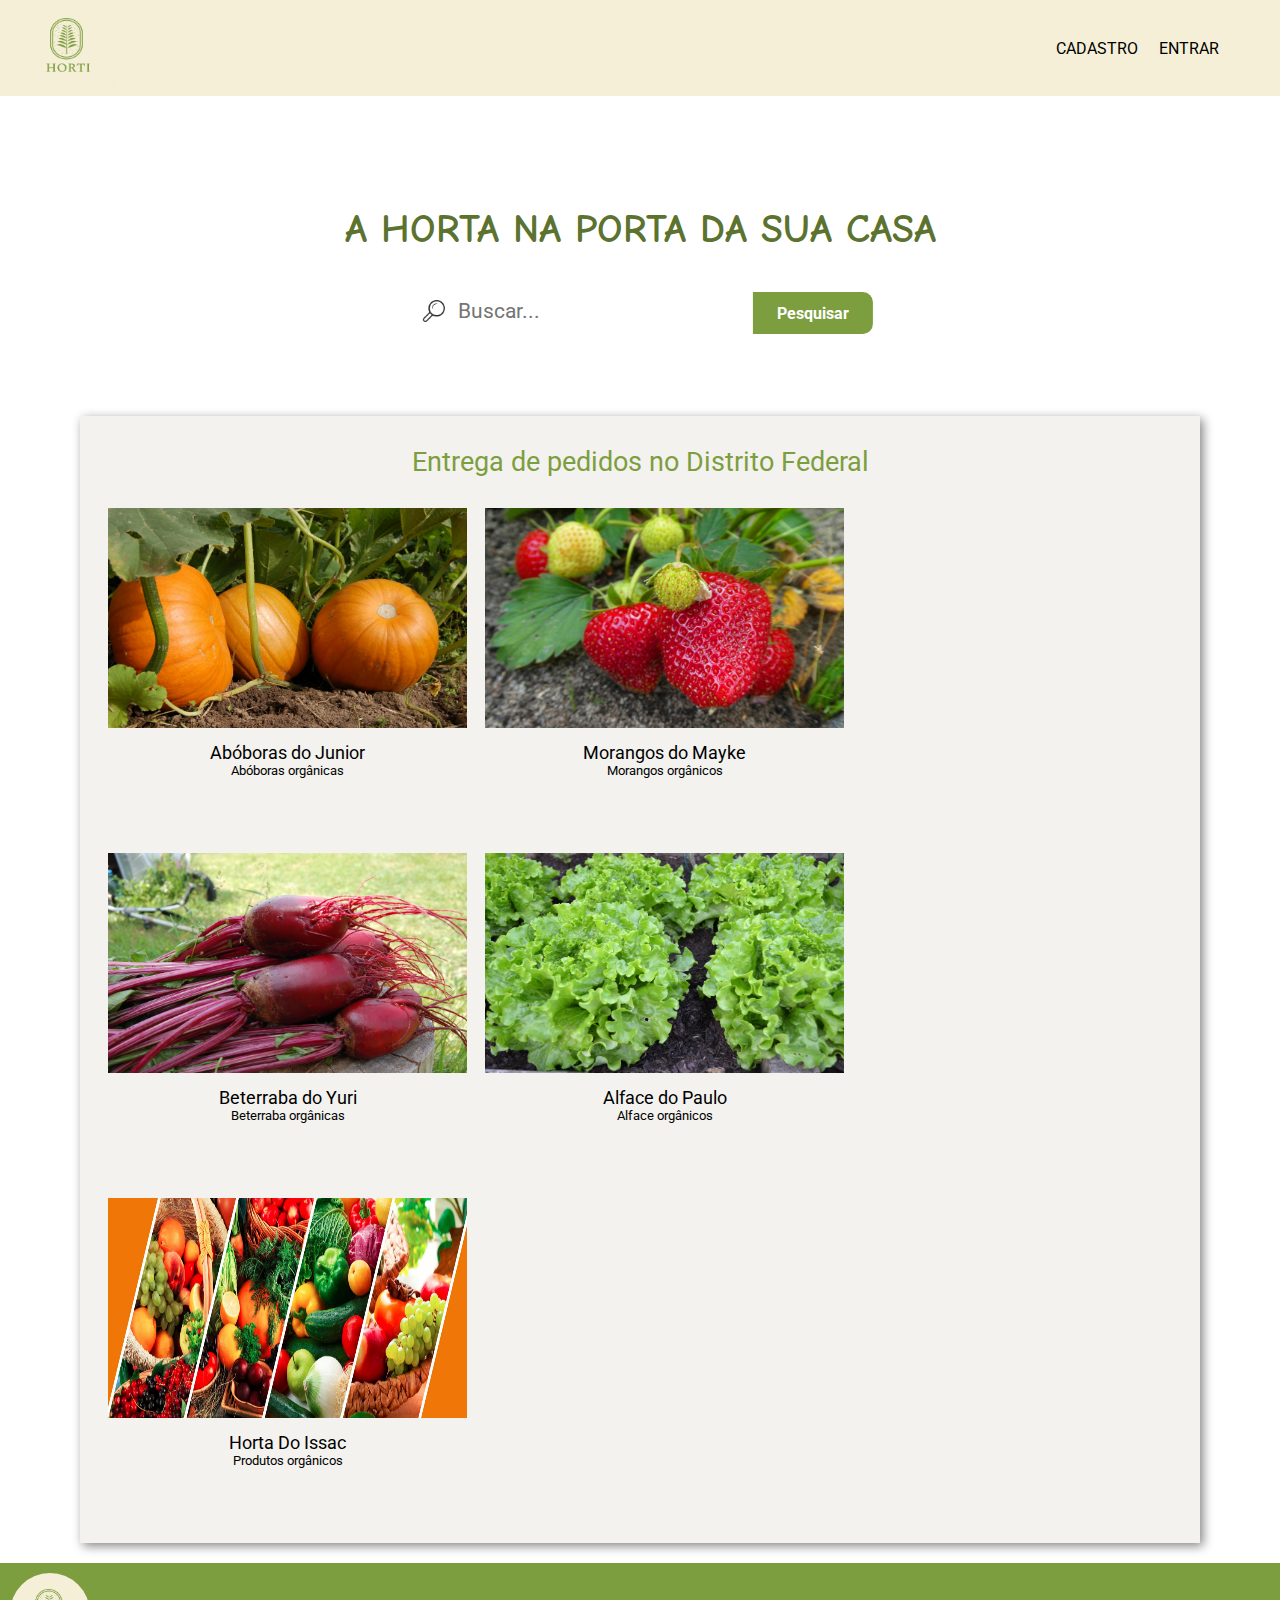
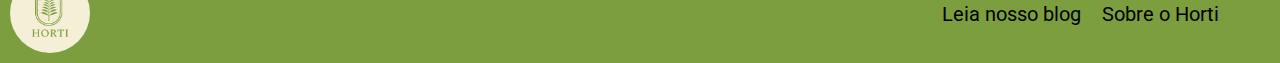
==== commit e46de19c: "Update" ====
--- a/index.html
+++ b/index.html
@@ -14,6 +14,7 @@
     <link href="https://maxcdn.bootstrapcdn.com/font-awesome/4.7.0/css/font-awesome.min.css" rel="stylesheet" integrity="sha384-Vkoo8x4CGsO3+Hhxv8T/Q5PaXtkKtu6ug5TOeNV6gBiFeWPGFN9MuhOf23Q9Ifjh" crossorigin="anonymous">
     <title> Horti - Delivery de HortiFrut </title>
 </head>
+
 
 <body>
     <header class="headerDesktop">
@@ -124,12 +125,26 @@
                         </a>
                     </figure>
                 </li>
-
+                <li>
+                    <figure class="foto_legenda">
+                        <a href="hortaDoIssac.html">
+                            <img src="images/Frut11.jpg" alt="11.jpg" />
+                            <div class="textPropaganda">
+                                <h3>Horta Do Issac</h3>
+                                <h4>Produtos orgânicos</h4>
+                            </div>
+                            <figcaption class="foto_legenda">
+                                <h3>Horta Do Issac</h3>
+                                <p>
+                                    Variados produtos orgânicos de melhor qualidade no mercado.
+                                </p>
+                            </figcaption>
+                        </a>
+                    </figure>
+                </li>
             </ul>
         </div>
         <div class="lista">
-
-
     </section>
     <footer class="footer">
         <div class="footermenu">
--- a/css/style.css
+++ b/css/style.css
@@ -9,9 +9,10 @@
     font-family: 'Roboto', sans-serif;
 }
 
-body {
-    /*background: rgb(245, 239, 215);*/
-}
+
+/* body {
+    background: rgb(245, 239, 215);
+} */
 
 a {
     text-decoration: none;
@@ -480,6 +481,12 @@
     font-weight: 600;
 }
 
+.precos {
+    margin: 15px;
+    font-size: 24px;
+    font-weight: 700;
+}
+
 .botaofazerpedido {
     margin-top: 20px;
     margin-bottom: 20px;
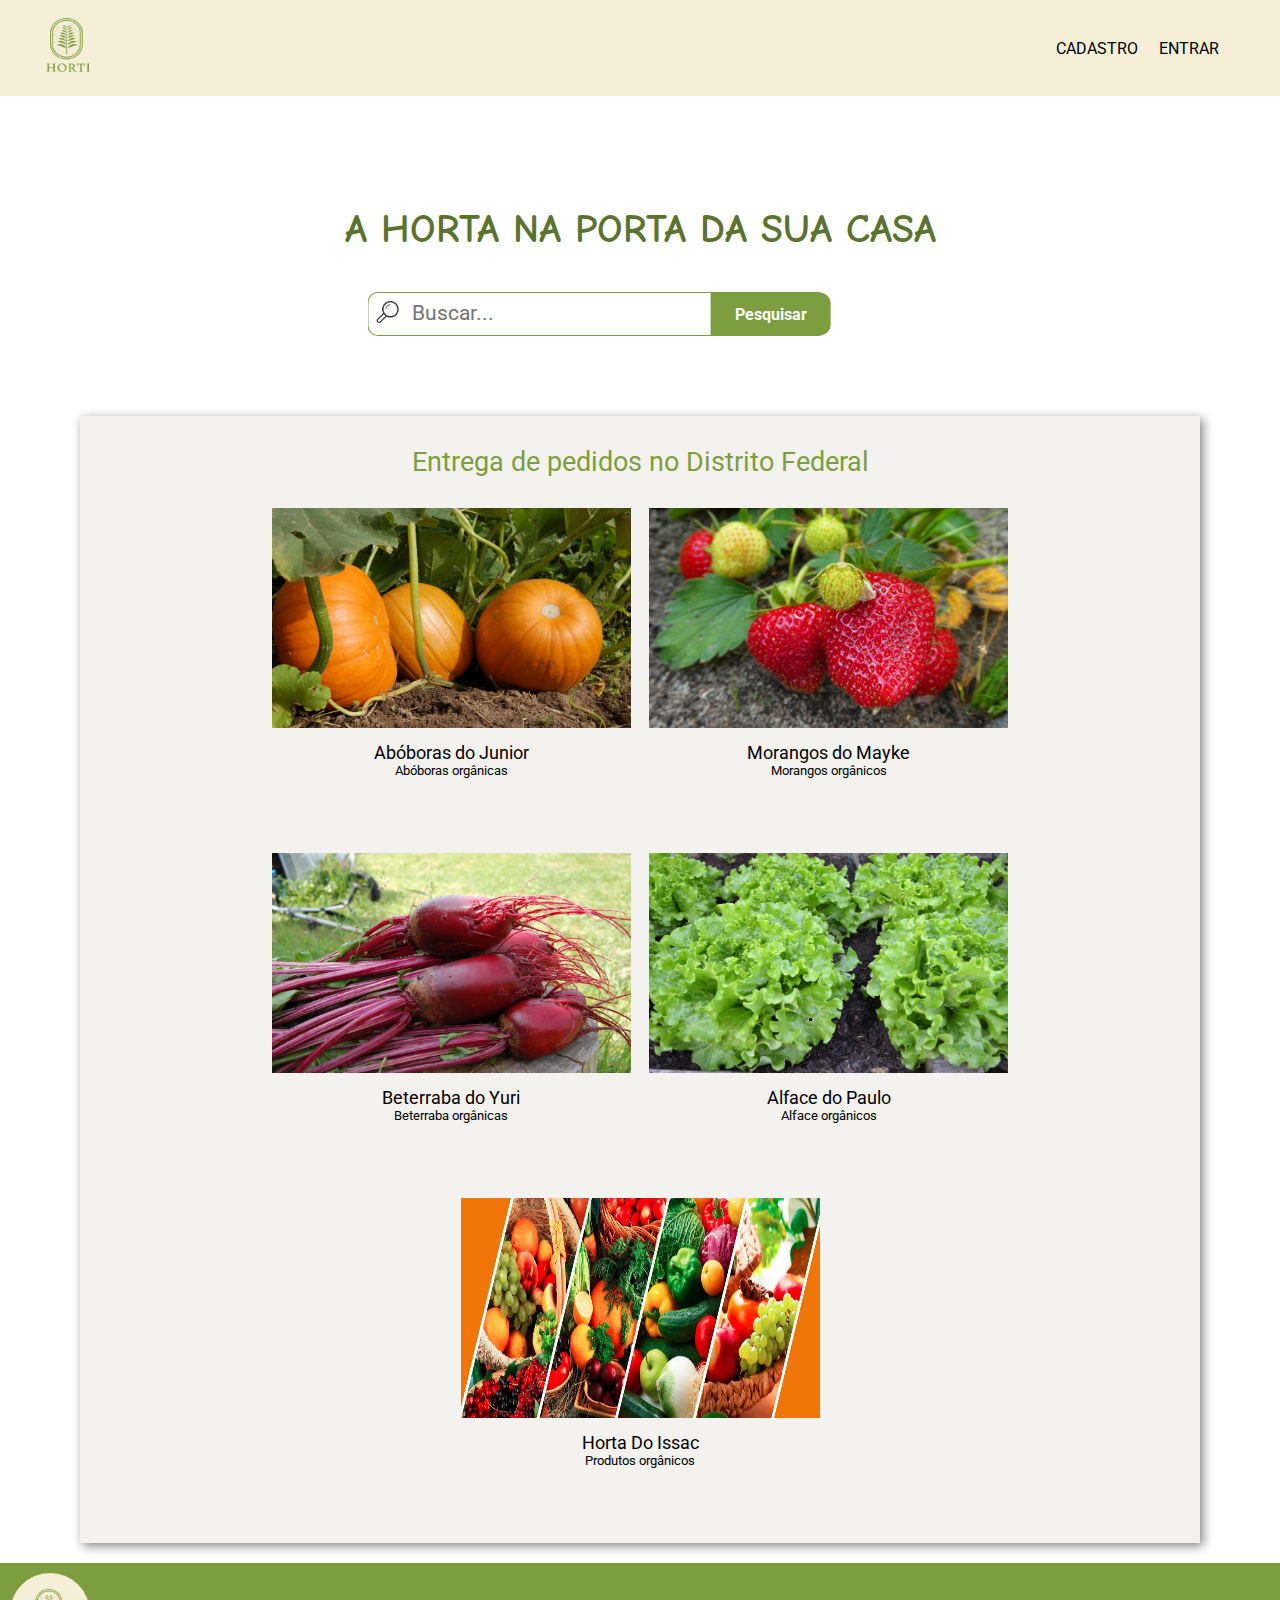
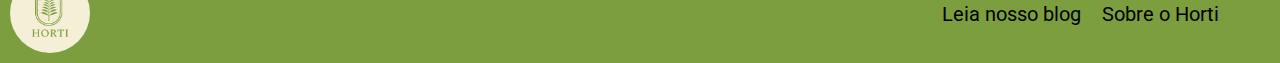
==== commit 257940a6: "Ajuste footer e barra de pesquisa" ====
--- a/index.html
+++ b/index.html
@@ -45,11 +45,11 @@
                 <input type="search" class="txtBusca" name="busca" placeholder="Buscar..." list="historico" required/>
                 <input type="submit" name="enviar" value="Pesquisar" class="btnBusca">
                 <datalist id="historico">
-            <option value="Morango"></option>
-            <option value="Abóboras"></option>
-            <option value="Beterraba"></option>
-            <option value="Alface"></option>
-        </datalist>
+                    <option value="Morango"></option>
+                    <option value="Abóboras"></option>
+                    <option value="Beterraba"></option>
+                    <option value="Alface"></option>
+                </datalist>
             </div>
         </section>
 
@@ -164,4 +164,7 @@
 
 </body>
 
-</html>+</html>
+
+<script>
+</script>--- a/css/style.css
+++ b/css/style.css
@@ -133,6 +133,10 @@
     left: 45%;
     position: absolute;
     transform: translateX(-45%);
+    border-left: 1px solid rgb(125, 158, 63);
+    border-top: 1px solid rgb(125, 158, 63);
+    border-bottom: 1px solid rgb(125, 158, 63);
+    border-radius: 10px 13px 13px 10px;
 }
 
 .divBusca {
@@ -141,13 +145,8 @@
     min-height: 42px;
     min-width: 358px;
     background-color: #ffffff;
-    border-radius: 10px 0px 0px 10px;
-}
-
-
-/* margin-left: 30%;
-margin-right: auto;
-text-align: center; */
+    border-radius: 10px 13px 13px 10px;
+}
 
 .btnBusca {
     width: auto;
@@ -161,7 +160,6 @@
     font-weight: bold;
     color: #FFF;
     border: none;
-    position: absolute;
 }
 
 .btnBusca:hover {
@@ -209,13 +207,13 @@
 }
 
 .propaganda ul {
-    margin-left: 1%;
-    margin-right: 1%;
+    margin-left: 2%;
+    margin-right: 2%;
+    text-align: center;
     /* background-color: lightcoral; */
 }
 
 .propaganda ul li {
-    text-align: center;
     display: inline-table;
     margin-left: 0.2%;
     margin-right: 0.2%;
@@ -306,6 +304,7 @@
 /* footer */
 
 .footer {
+    position: absolute;
     background-color: rgb(125, 158, 63);
     width: 100%;
     height: 100px;
